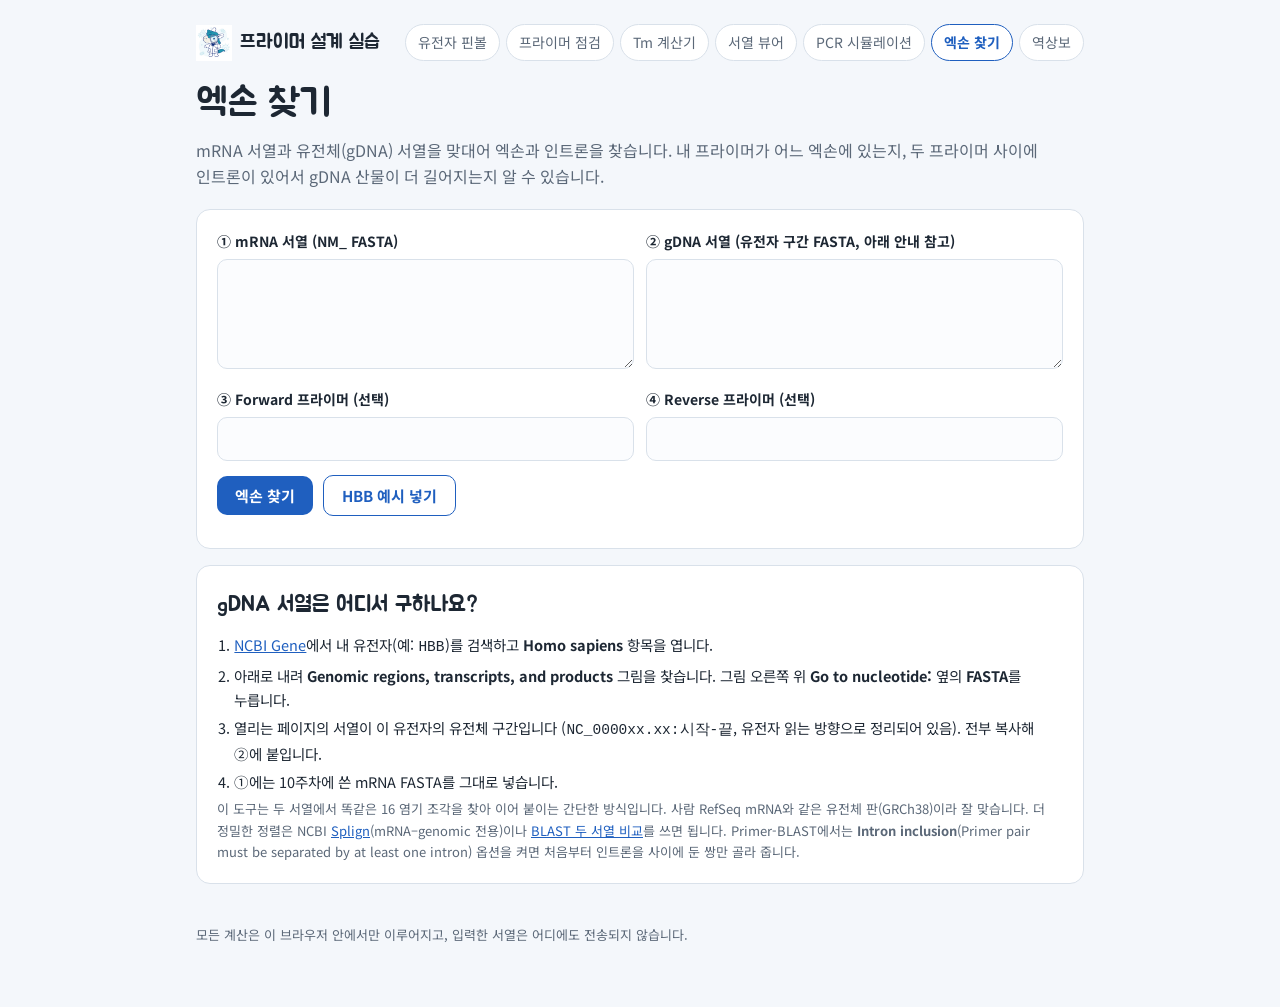
==== docs/align.html @ cd845963 "PCR 시뮬레이션·엑손 찾기 추가, qPCR 추가 고려사항과 gDNA 심화 활동 - docs/pcr.html: 결합 온도·3′ 이합체·머리핀·산물 길이를 반영한 가상 젤과 녹는점 " ====
<!doctype html>
<html lang="ko">
<head>
<meta charset="utf-8">
<meta name="viewport" content="width=device-width, initial-scale=1">
<base target="_blank">
<title>엑손 찾기</title>
<link rel="preconnect" href="https://fonts.googleapis.com">
<link rel="preconnect" href="https://fonts.gstatic.com" crossorigin>
<link rel="stylesheet" href="https://fonts.googleapis.com/css2?family=Jua&family=Noto+Sans+KR:wght@400;700&family=JetBrains+Mono:wght@400;700&display=swap">
<link rel="stylesheet" href="style.css">
<style>
.grid { display: grid; grid-template-columns: minmax(0, 1fr) minmax(0, 1fr); gap: 12px; margin-top: 12px; }
@media (max-width: 560px) { .grid { grid-template-columns: minmax(0, 1fr); } }
.sum { display: grid; grid-template-columns: repeat(auto-fit, minmax(180px, 1fr)); gap: 10px; }
.box { border: 1px solid var(--line); border-radius: 10px; padding: 12px 14px; background: #fbfcfe; }
.box .k { font-size: 12.5px; color: var(--ink-soft); }
.box .v { font: 700 18px/1.3 var(--font-mono); margin-top: 2px; }
.box .s { font-size: 13px; color: var(--ink-soft); }
table.t { border-collapse: collapse; width: 100%; font-size: 14.5px; margin-top: 10px; }
table.t td, table.t th { border-bottom: 1px solid var(--line); padding: 7px 10px; text-align: left; }
table.t th { background: #f6f8fb; font-size: 13px; color: var(--ink-soft); }
table.t td.m { font-family: var(--font-mono); font-size: 13.5px; white-space: nowrap; }
.map { display: flex; height: 26px; border-radius: 6px; overflow: hidden; border: 1px solid var(--line); margin-top: 12px; }
.map span { display: block; height: 100%; }
.map .ex { background: #1f5fbf; } .map .in { background: #e7ecf3; }
.res-list { display: grid; gap: 8px; margin-top: 12px; }
.msg.warn { background: #fdf3d8; color: #7a5a00; }
.legend { display: flex; flex-wrap: wrap; gap: 14px; font-size: 13px; margin: 10px 0; }
.legend i { display: inline-block; width: 16px; height: 12px; border-radius: 3px; vertical-align: -1px; margin-right: 4px; }
.seqbox { overflow-x: auto; border: 1px solid var(--line); border-radius: 10px; background: #fff; padding: 10px 12px; }
.seq { font: 13px/1.6 var(--font-mono); white-space: pre; margin: 0; }
.seq .ln { color: #9aa6b4; }
.e1 { background: #e6effb; } .e2 { background: #fff1b8; } .un { background: #f3f3f3; color: #9aa6b4; }
.jx { border-left: 2.5px solid var(--red); margin-left: -2.5px; }
.c-f { background: var(--blue); color: #fff; font-weight: 700; }
.c-r { background: var(--mint); color: #fff; font-weight: 700; }
.steps { margin: 0; padding-left: 1.2em; font-size: 14.5px; }
.steps li { margin: 4px 0; }
</style>
</head>
<body>
<div class="wrap">
  <div class="topbar">
    <a class="home" href="index.html"><img src="chacha.png" alt="">프라이머 설계 실습</a>
    <nav class="nav"><a href="pinball.html">유전자 핀볼</a><a href="check.html">프라이머 점검</a><a href="tm.html">Tm 계산기</a><a href="viewer.html">서열 뷰어</a><a href="pcr.html">PCR 시뮬레이션</a><a href="align.html" aria-current="page">엑손 찾기</a><a href="revcomp.html">역상보</a></nav>
  </div>

  <h1>엑손 찾기</h1>
  <p class="lead">mRNA 서열과 유전체(gDNA) 서열을 맞대어 엑손과 인트론을 찾습니다. 내 프라이머가 어느 엑손에 있는지, 두 프라이머 사이에 인트론이 있어서 gDNA 산물이 더 길어지는지 알 수 있습니다.</p>

  <section class="panel">
    <div class="grid" style="margin-top:0">
      <div><label class="field" for="m">① mRNA 서열 (NM_ FASTA)</label><textarea id="m" spellcheck="false" style="min-height:110px"></textarea></div>
      <div><label class="field" for="g">② gDNA 서열 (유전자 구간 FASTA, 아래 안내 참고)</label><textarea id="g" spellcheck="false" style="min-height:110px"></textarea></div>
      <div><label class="field" for="f">③ Forward 프라이머 (선택)</label><input type="text" id="f" spellcheck="false" autocomplete="off"></div>
      <div><label class="field" for="r">④ Reverse 프라이머 (선택)</label><input type="text" id="r" spellcheck="false" autocomplete="off"></div>
    </div>
    <div class="row" style="margin-top:14px"><button class="btn" id="go" type="button">엑손 찾기</button><button class="btn ghost" id="ex" type="button">HBB 예시 넣기</button></div>
    <div id="err" class="msg err" hidden></div>
    <div id="notes" class="res-list"></div>
  </section>

  <section class="panel" id="out" hidden>
    <h2>요약</h2>
    <div class="sum" id="sum"></div>
    <div class="map" id="map" title="gDNA 위 엑손(파랑)과 인트론(회색)"></div>
    <p class="hint">gDNA 전체를 한 줄로 놓았을 때 엑손(파랑)과 인트론(회색)의 위치와 길이 비율</p>

    <table class="t" id="tbl"></table>
    <div class="row" style="margin-top:8px"><button class="btn small" id="copyJ" type="button">mRNA 엑손 경계 복사</button><span class="hint" id="jtxt" style="margin:0"></span></div>

    <div id="pr"></div>

    <h2 style="margin-top:22px">mRNA 위의 엑손</h2>
    <div class="legend">
      <span><i class="e1"></i>홀수 엑손</span><span><i class="e2"></i>짝수 엑손</span><span><i style="border-left:2.5px solid var(--red); width:0; border-radius:0"></i> 엑손 경계</span><span><i class="c-f"></i>Forward</span><span><i class="c-r"></i>Reverse</span><span><i class="un"></i>gDNA에 못 맞춤</span>
    </div>
    <div class="seqbox"><pre class="seq" id="seq"></pre></div>
  </section>

  <section class="panel">
    <h2>gDNA 서열은 어디서 구하나요?</h2>
    <ol class="steps">
      <li><a href="https://www.ncbi.nlm.nih.gov/gene/">NCBI Gene</a>에서 내 유전자(예: <code>HBB</code>)를 검색하고 <b>Homo sapiens</b> 항목을 엽니다.</li>
      <li>아래로 내려 <b>Genomic regions, transcripts, and products</b> 그림을 찾습니다. 그림 오른쪽 위 <b>Go to nucleotide:</b> 옆의 <b>FASTA</b>를 누릅니다.</li>
      <li>열리는 페이지의 서열이 이 유전자의 유전체 구간입니다 (<code>NC_0000xx.xx:시작-끝</code>, 유전자 읽는 방향으로 정리되어 있음). 전부 복사해 ②에 붙입니다.</li>
      <li>①에는 10주차에 쓴 mRNA FASTA를 그대로 넣습니다.</li>
    </ol>
    <p class="hint">이 도구는 두 서열에서 똑같은 16 염기 조각을 찾아 이어 붙이는 간단한 방식입니다. 사람 RefSeq mRNA와 같은 유전체 판(GRCh38)이라 잘 맞습니다. 더 정밀한 정렬은 NCBI <a href="https://www.ncbi.nlm.nih.gov/sutils/splign/splign.cgi">Splign</a>(mRNA–genomic 전용)이나 <a href="https://blast.ncbi.nlm.nih.gov/Blast.cgi?PAGE_TYPE=BlastSearch&BLAST_SPEC=blast2seq">BLAST 두 서열 비교</a>를 쓰면 됩니다. Primer-BLAST에서는 <b>Intron inclusion</b>(Primer pair must be separated by at least one intron) 옵션을 켜면 처음부터 인트론을 사이에 둔 쌍만 골라 줍니다.</p>
  </section>

  <footer class="foot">모든 계산은 이 브라우저 안에서만 이루어지고, 입력한 서열은 어디에도 전송되지 않습니다.</footer>
</div>

<script src="dna.js"></script>
<script src="example-hbb.js"></script>
<script>
(function () {
  var $ = function (id) { return document.getElementById(id); };
  var K = 16, WIDTH = 60, state = null;
  function fail(msg) { $('err').innerHTML = msg; $('err').hidden = false; $('out').hidden = true; }
  function note(cls, html) { var d = document.createElement('div'); d.className = 'msg ' + cls; d.innerHTML = html; $('notes').appendChild(d); }
  function box(k, v, s) { return '<div class="box"><div class="k">' + k + '</div><div class="v">' + v + '</div>' + (s ? '<div class="s">' + s + '</div>' : '') + '</div>'; }
  function n(x) { return x.toLocaleString(); }

  // gDNA의 모든 K-mer 위치표
  function index(G) { var m = {}; for (var i = 0; i + K <= G.length; i++) { var w = G.substr(i, K); (m[w] || (m[w] = [])).push(i); } return m; }

  // mRNA를 왼쪽부터 훑으며 gDNA에서 같은 순서로 나오는 조각(엑손)을 찾는다
  function align(M, G) {
    var idx = index(G), blocks = [], gPrev = -1, mPrev = -1, i = 0;
    while (i + K <= M.length) {
      var cands = idx[M.substr(i, K)], g = -1;
      if (cands) for (var c = 0; c < cands.length; c++) if (cands[c] > gPrev) { g = cands[c]; break; }
      if (g < 0) { i++; continue; }
      var s = i, gs = g;
      while (s - 1 > mPrev && gs - 1 > gPrev && M[s - 1] === G[gs - 1]) { s--; gs--; }
      var len = K + (i - s);
      while (s + len < M.length && gs + len < G.length && M[s + len] === G[gs + len]) len++;
      blocks.push({ ms: s, me: s + len - 1, gs: gs, ge: gs + len - 1 });
      mPrev = s + len - 1; gPrev = gs + len - 1; i = s + len;
    }
    // 같은 대각선에서 염기 몇 개 차이로 끊긴 조각은 하나로 합친다
    var ex = [];
    blocks.forEach(function (b) {
      var p = ex[ex.length - 1];
      if (p && (b.gs - b.ms) === (p.gs - p.ms) && b.ms - p.me - 1 <= 12) { p.me = b.me; p.ge = b.ge; }
      else ex.push({ ms: b.ms, me: b.me, gs: b.gs, ge: b.ge });
    });
    ex = ex.filter(function (b) { return b.me - b.ms + 1 >= 18; });
    var covered = ex.reduce(function (a, b) { return a + (b.me - b.ms + 1); }, 0);
    return { exons: ex, cover: M.length ? covered / M.length : 0 };
  }

  function exonOf(ex, pos) { for (var i = 0; i < ex.length; i++) if (pos >= ex[i].ms && pos <= ex[i].me) return i; return -1; }

  function run() {
    $('notes').innerHTML = '';
    var M = DNA.clean($('m').value), G = DNA.clean($('g').value), f = DNA.clean($('f').value), r = DNA.clean($('r').value);
    var e = DNA.check(M); if (e) return fail('mRNA: ' + e);
    e = DNA.check(G); if (e) return fail('gDNA: ' + e);
    if (G.length < M.length) return fail('gDNA 서열(' + n(G.length) + ' bp)이 mRNA(' + n(M.length) + ' bp)보다 짧아요. 유전자 구간 전체를 가져왔는지 확인하세요.');
    if (G.length > 400000) return fail('gDNA 서열이 너무 길어요(40만 bp 초과). 유전자 구간만 가져오세요.');
    if (f) { e = DNA.check(f); if (e) return fail('Forward: ' + e); }
    if (r) { e = DNA.check(r); if (e) return fail('Reverse: ' + e); }
    $('err').hidden = true;

    var A = align(M, G), flipped = false;
    if (A.cover < 0.5) { var B = align(M, DNA.rc(G)); if (B.cover > A.cover) { A = B; G = DNA.rc(G); flipped = true; } }
    if (flipped) note('info', 'gDNA가 반대 방향이어서 역상보로 뒤집어 맞췄어요. 아래 gDNA 위치는 뒤집은 서열 기준입니다.');
    var ex = A.exons;
    if (!ex.length) return fail('mRNA와 gDNA에서 같은 조각을 찾지 못했어요. 같은 유전자의 서열인지 확인하세요.');
    if (A.cover < 0.9) note('warn', 'mRNA의 ' + Math.round((1 - A.cover) * 100) + '%는 gDNA에 맞추지 못했어요. gDNA 구간이 유전자 전체를 덮지 않거나(앞뒤 UTR까지), 다른 transcript variant일 수 있습니다.');

    var introns = [];
    for (var i = 1; i < ex.length; i++) introns.push(ex[i].gs - ex[i - 1].ge - 1);
    var intronSum = introns.reduce(function (a, b) { return a + b; }, 0);

    // 요약
    $('sum').innerHTML = box('엑손', ex.length + '개', '인트론 ' + introns.length + '개, 합 ' + n(intronSum) + ' bp') +
      box('mRNA', n(M.length) + ' bp', 'gDNA에 맞춘 비율 ' + Math.round(A.cover * 100) + '%') +
      box('gDNA', n(G.length) + ' bp', '엑손 ' + n(ex[0].gs + 1) + '–' + n(ex[ex.length - 1].ge + 1));

    // gDNA 위 지도
    var map = '';
    function seg(cls, len, title) { if (len > 0) map += '<span class="' + cls + '" style="width:' + (len / G.length * 100) + '%" title="' + title + '"></span>'; }
    seg('in', ex[0].gs, '앞쪽 ' + n(ex[0].gs) + ' bp');
    ex.forEach(function (b, k) { seg('ex', b.ge - b.gs + 1, '엑손 ' + (k + 1) + ': ' + n(b.ge - b.gs + 1) + ' bp'); if (k < introns.length) seg('in', introns[k], '인트론 ' + (k + 1) + ': ' + n(introns[k]) + ' bp'); });
    seg('in', G.length - 1 - ex[ex.length - 1].ge, '뒤쪽');
    $('map').innerHTML = map;

    // 표
    var t = '<tr><th>엑손</th><th>mRNA 위치</th><th>gDNA 위치</th><th>길이</th><th>다음 인트론</th></tr>';
    ex.forEach(function (b, k) {
      t += '<tr><td><b>' + (k + 1) + '</b></td><td class="m">' + n(b.ms + 1) + '–' + n(b.me + 1) + '</td><td class="m">' + n(b.gs + 1) + '–' + n(b.ge + 1) + '</td><td class="m">' + n(b.me - b.ms + 1) + ' bp</td><td class="m">' + (k < introns.length ? n(introns[k]) + ' bp' : '—') + '</td></tr>';
    });
    $('tbl').innerHTML = t;
    var jx = ex.slice(0, -1).map(function (b) { return b.me + 1; });
    $('jtxt').textContent = jx.length ? '경계(앞 엑손의 마지막 염기): ' + jx.join(', ') : '엑손이 하나뿐이에요';
    $('copyJ').onclick = function () { var b = this; try { navigator.clipboard.writeText(jx.join(', ')).then(function () { b.textContent = '복사됨'; }); } catch (x) {} };

    // 프라이머
    var fa = f ? M.indexOf(f) : -1, ra = r ? M.indexOf(DNA.rc(r)) : -1;
    state = { M: M, ex: ex, fa: fa, fb: fa >= 0 ? fa + f.length - 1 : -1, ra: ra, rb: ra >= 0 ? ra + r.length - 1 : -1 };
    var ph = '';
    if (f || r) {
      ph += '<h2 style="margin-top:22px">내 프라이머는 어디에?</h2><div class="res-list">';
      function where(name, a, b, found) {
        if (!found) return '<div class="msg err">' + name + '를 mRNA에서 찾지 못했어요. ' + (name === 'Reverse' ? '역상보가 mRNA에 있어야 합니다.' : '') + '</div>';
        var e1 = exonOf(ex, a), e2 = exonOf(ex, b);
        if (e1 < 0 || e2 < 0) return '<div class="msg warn">' + name + ' (mRNA ' + n(a + 1) + '–' + n(b + 1) + '): gDNA에 맞추지 못한 구간에 있어요.</div>';
        if (e1 !== e2) return '<div class="msg ok">' + name + ' (mRNA ' + n(a + 1) + '–' + n(b + 1) + '): <b>엑손 ' + (e1 + 1) + '과 ' + (e2 + 1) + '의 경계에 걸침</b> (exon-exon junction). gDNA에는 이 서열이 연속으로 없어서 붙지 못합니다.</div>';
        return '<div class="msg info">' + name + ' (mRNA ' + n(a + 1) + '–' + n(b + 1) + '): 엑손 ' + (e1 + 1) + ' 안</div>';
      }
      if (f) ph += where('Forward', fa, state.fb, fa >= 0);
      if (r) ph += where('Reverse', ra, state.rb, ra >= 0);
      if (fa >= 0 && ra >= 0 && state.rb > fa) {
        var cSize = state.rb - fa + 1, eF = exonOf(ex, state.fb), eR = exonOf(ex, ra);
        var spans = exonOf(ex, fa) !== eF || exonOf(ex, state.rb) !== eR;
        // gDNA에서 직접 찾아 실제 크기 확인
        var gf = G.indexOf(f), gr = G.indexOf(DNA.rc(r)), gSize = gf >= 0 && gr >= 0 && gr + r.length - 1 > gf ? gr + r.length - gf : 0;
        var between = eF >= 0 && eR > eF ? introns.slice(eF, eR).reduce(function (a, b) { return a + b; }, 0) : 0;
        var line = 'cDNA 산물 <b>' + n(cSize) + ' bp</b>';
        if (spans || !gSize) line += ' · gDNA 산물 <b>없음</b>' + (spans ? ' (프라이머가 엑손 경계에 걸침)' : ' (gDNA에 두 프라이머가 마주 보며 붙는 자리가 없음)');
        else line += ' · gDNA 산물 <b>' + n(gSize) + ' bp</b>' + (between ? ' (사이에 인트론 ' + (eR - eF) + '개, ' + n(between) + ' bp)' : ' (두 프라이머가 같은 엑손)');
        ph += '<div class="msg ' + (spans || !gSize || gSize !== cSize ? 'ok' : 'warn') + '">' + line + '</div>';
        if (spans || !gSize) ph += '<div class="msg ok">gDNA가 섞여도 산물이 생기지 않아요. 가장 확실한 설계입니다.</div>';
        else if (gSize > 3000) ph += '<div class="msg ok">gDNA 산물이 ' + n(gSize) + ' bp로 너무 길어 2단계 qPCR(60 °C 1분)에서는 거의 만들어지지 않아요. 사실상 구분됩니다.</div>';
        else if (gSize !== cSize) ph += '<div class="msg ok">gDNA가 섞이면 ' + n(gSize) + ' bp 밴드가 따로 나와요. 젤과 녹는점 곡선에서 구분할 수 있습니다. <a href="pcr.html">PCR 시뮬레이션</a>에 두 서열을 넣어 확인해 보세요.</div>';
        else ph += '<div class="msg warn">두 프라이머가 같은 엑손에 있어서 gDNA 산물도 ' + n(cSize) + ' bp예요. 유전체 DNA가 섞이면 구분할 수 없습니다. 서로 다른 엑손에 있는 쌍, 또는 하나가 경계에 걸치는 쌍으로 바꿔 보세요.</div>';
      }
      ph += '</div>';
    }
    $('pr').innerHTML = ph;

    draw();
    $('out').hidden = false;
  }

  function draw() {
    var s = state, M = s.M, ex = s.ex, pad = String(M.length).length, out = [];
    var cls = new Array(M.length), jx = {};
    for (var i = 0; i < M.length; i++) cls[i] = 'un';
    ex.forEach(function (b, k) { for (var i = b.ms; i <= b.me; i++) cls[i] = k % 2 ? 'e2' : 'e1'; if (k > 0) jx[b.ms] = true; });
    for (var a = 0; a < M.length; a += WIDTH) {
      var b = Math.min(a + WIDTH, M.length), html = '', cur = null, buf = '';
      for (var i = a; i < b; i++) {
        var c = cls[i];
        if (i >= s.fa && i <= s.fb && s.fa >= 0) c = 'c-f';
        if (i >= s.ra && i <= s.rb && s.ra >= 0) c = 'c-r';
        var key = c + (jx[i] ? ' jx' : '');
        if (key !== cur || jx[i]) { if (buf) html += '<span class="' + cur + '">' + buf + '</span>'; cur = key; buf = ''; }
        buf += M[i] + ((i - a) % 10 === 9 && i < b - 1 ? ' ' : '');
        if (jx[i]) { html += '<span class="' + cur + '">' + buf + '</span>'; buf = ''; cur = c; }
      }
      if (buf) html += '<span class="' + cur + '">' + buf + '</span>';
      out.push('<span class="ln">' + String(a + 1).padStart(pad) + '  </span>' + html);
    }
    $('seq').innerHTML = out.join('\n');
  }

  $('go').addEventListener('click', run);
  $('ex').addEventListener('click', function () {
    if (!window.EXAMPLE_HBB) return;
    $('m').value = EXAMPLE_HBB.mrna; $('g').value = EXAMPLE_HBB.gdna; $('f').value = EXAMPLE_HBB.f; $('r').value = EXAMPLE_HBB.r;
    run();
  });
})();
</script>
</body>
</html>
---- docs/style.css ----
/* 프라이머 설계 실습 웹 도구 공통 스타일 */
:root {
  --bg: #f4f7fb;
  --panel: #ffffff;
  --ink: #1d2733;
  --ink-soft: #5b6878;
  --line: #d9e1ea;
  --blue: #1f5fbf;
  --blue-soft: #e6effb;
  --mint: #2f9e7a;
  --mint-soft: #e3f4ee;
  --red: #c8423b;
  --red-soft: #fbe9e7;
  --yellow: #f6c445;
  --font-cute: "Jua", "Noto Sans KR", "Malgun Gothic", sans-serif;
  --font-body: "Noto Sans KR", "Malgun Gothic", "Apple SD Gothic Neo", sans-serif;
  --font-mono: "JetBrains Mono", Consolas, "D2Coding", monospace;
}
* { box-sizing: border-box; }
html { -webkit-text-size-adjust: 100%; }
body {
  margin: 0;
  background: var(--bg);
  color: var(--ink);
  font-family: var(--font-body);
  font-size: 16px;
  line-height: 1.65;
  word-break: keep-all;
  overflow-wrap: anywhere;
}
a { color: var(--blue); }
:focus-visible { outline: 3px solid var(--yellow); outline-offset: 2px; }

.wrap { max-width: 920px; margin: 0 auto; padding: 24px max(16px, env(safe-area-inset-right, 0px)) 64px max(16px, env(safe-area-inset-left, 0px)); }
.topbar { display: flex; align-items: center; justify-content: space-between; gap: 12px; flex-wrap: wrap; margin-bottom: 20px; }
.home { font-family: var(--font-cute); font-size: 20px; color: var(--ink); text-decoration: none; display: inline-flex; align-items: center; gap: 8px; }
.home img { width: 36px; height: 36px; }
.nav { display: flex; gap: 6px; flex-wrap: wrap; }
.nav a { font-size: 14px; text-decoration: none; color: var(--ink-soft); padding: 6px 12px; border-radius: 999px; border: 1px solid var(--line); background: var(--panel); }
.nav a[aria-current="page"] { color: var(--blue); border-color: var(--blue); font-weight: 700; }

h1 { font-family: var(--font-cute); font-weight: 400; font-size: clamp(28px, 5vw, 38px); line-height: 1.25; margin: 0 0 8px; }
h2 { font-family: var(--font-cute); font-weight: 400; font-size: 22px; margin: 0 0 10px; }
.lead { color: var(--ink-soft); margin: 0 0 20px; }

.panel { background: var(--panel); border: 1px solid var(--line); border-radius: 14px; padding: 20px; }
.panel + .panel { margin-top: 16px; }
label.field { display: block; font-weight: 700; font-size: 14px; margin-bottom: 6px; }
.hint { font-size: 13px; color: var(--ink-soft); margin: 4px 0 0; }
input[type="text"], textarea {
  width: 100%;
  font: 15px/1.5 var(--font-mono);
  color: var(--ink);
  background: #fbfcfe;
  border: 1.5px solid var(--line);
  border-radius: 10px;
  padding: 10px 12px;
}
input[type="text"]:focus, textarea:focus { border-color: var(--blue); outline: none; }
textarea { resize: vertical; min-height: 96px; }

.btn {
  font: 700 15px/1 var(--font-body);
  border: 0;
  border-radius: 10px;
  padding: 12px 18px;
  cursor: pointer;
  background: var(--blue);
  color: #fff;
  display: inline-flex;
  align-items: center;
  gap: 6px;
  text-decoration: none;
}
.btn:hover { filter: brightness(1.08); }
.btn:disabled { opacity: .5; cursor: default; filter: none; }
.btn.ghost { background: var(--panel); color: var(--blue); border: 1.5px solid var(--blue); }
.btn.small { padding: 7px 11px; font-size: 13px; }
.row { display: flex; gap: 10px; flex-wrap: wrap; align-items: center; }

.msg { border-radius: 10px; padding: 10px 14px; font-size: 14.5px; margin-top: 12px; }
.msg.err { background: var(--red-soft); color: var(--red); }
.msg.ok { background: var(--mint-soft); color: #1d6b52; }
.msg.info { background: var(--blue-soft); color: #174a94; }

.mono { font-family: var(--font-mono); }
footer.foot { margin-top: 40px; font-size: 13px; color: var(--ink-soft); }
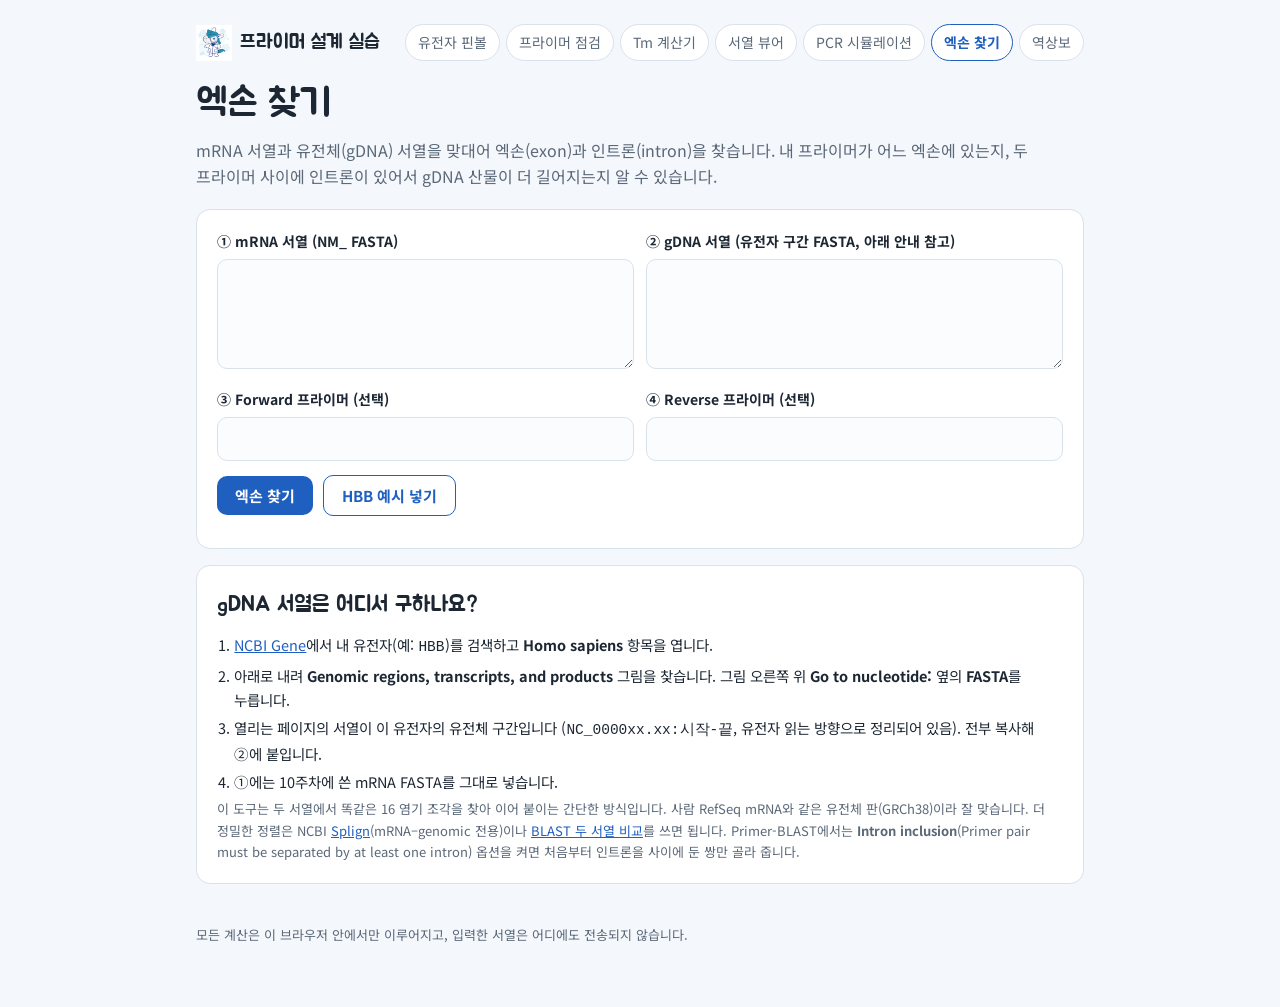
==== commit 452ff4fe: "﻿용어와 문체 정리: 녹는점→Tm/melt curve, exon·intron 병기, 기록지 간소화 - 녹는점/녹는 온도 표현을 Tm, melt curve로 통일 (README, 도" ====
--- a/docs/align.html
+++ b/docs/align.html
@@ -47,7 +47,7 @@
   </div>
 
   <h1>엑손 찾기</h1>
-  <p class="lead">mRNA 서열과 유전체(gDNA) 서열을 맞대어 엑손과 인트론을 찾습니다. 내 프라이머가 어느 엑손에 있는지, 두 프라이머 사이에 인트론이 있어서 gDNA 산물이 더 길어지는지 알 수 있습니다.</p>
+  <p class="lead">mRNA 서열과 유전체(gDNA) 서열을 맞대어 엑손(exon)과 인트론(intron)을 찾습니다. 내 프라이머가 어느 엑손에 있는지, 두 프라이머 사이에 인트론이 있어서 gDNA 산물이 더 길어지는지 알 수 있습니다.</p>
 
   <section class="panel">
     <div class="grid" style="margin-top:0">
@@ -207,7 +207,7 @@
         ph += '<div class="msg ' + (spans || !gSize || gSize !== cSize ? 'ok' : 'warn') + '">' + line + '</div>';
         if (spans || !gSize) ph += '<div class="msg ok">gDNA가 섞여도 산물이 생기지 않아요. 가장 확실한 설계입니다.</div>';
         else if (gSize > 3000) ph += '<div class="msg ok">gDNA 산물이 ' + n(gSize) + ' bp로 너무 길어 2단계 qPCR(60 °C 1분)에서는 거의 만들어지지 않아요. 사실상 구분됩니다.</div>';
-        else if (gSize !== cSize) ph += '<div class="msg ok">gDNA가 섞이면 ' + n(gSize) + ' bp 밴드가 따로 나와요. 젤과 녹는점 곡선에서 구분할 수 있습니다. <a href="pcr.html">PCR 시뮬레이션</a>에 두 서열을 넣어 확인해 보세요.</div>';
+        else if (gSize !== cSize) ph += '<div class="msg ok">gDNA가 섞이면 ' + n(gSize) + ' bp 밴드가 따로 나와요. 젤과 melt curve에서 구분할 수 있습니다. <a href="pcr.html">PCR 시뮬레이션</a>에 두 서열을 넣어 확인해 보세요.</div>';
         else ph += '<div class="msg warn">두 프라이머가 같은 엑손에 있어서 gDNA 산물도 ' + n(cSize) + ' bp예요. 유전체 DNA가 섞이면 구분할 수 없습니다. 서로 다른 엑손에 있는 쌍, 또는 하나가 경계에 걸치는 쌍으로 바꿔 보세요.</div>';
       }
       ph += '</div>';
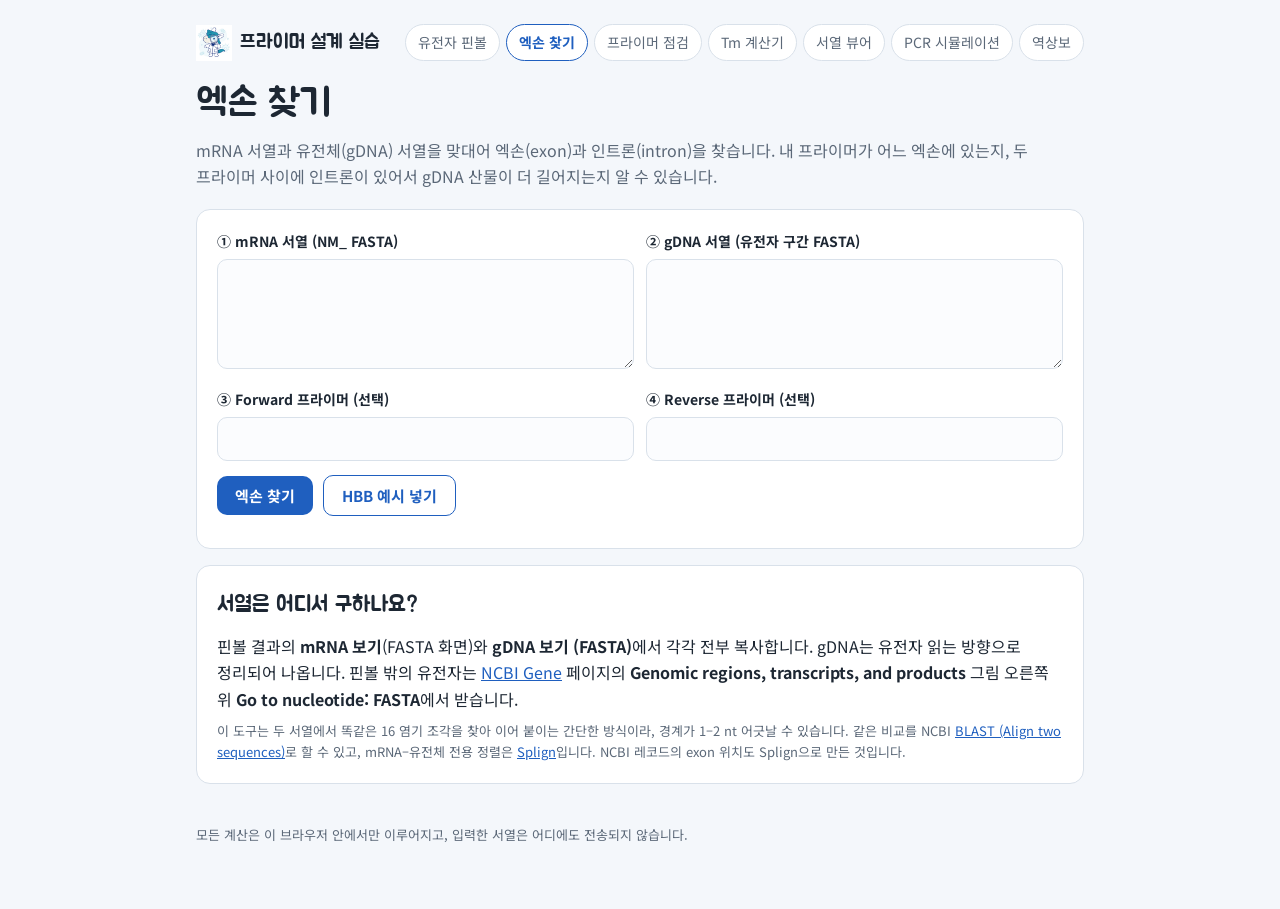
==== commit c854fce1: "심화를 본 실습에 합침: 핀볼에 gDNA 링크, BLAST로 mRNA·gDNA 맞대기, Exon junction span - 핀볼 결과 카드에 mRNA 링크와 유전자 방향 gDNA" ====
--- a/docs/align.html
+++ b/docs/align.html
@@ -3,7 +3,7 @@
 <head>
 <meta charset="utf-8">
 <meta name="viewport" content="width=device-width, initial-scale=1">
-<base target="_blank">
+<script>document.addEventListener('click',function(e){var a=e.target.closest&&e.target.closest('a[href]');if(a&&a.host&&a.host!==location.host){a.target='_blank';a.rel='noopener';}});</script>
 <title>엑손 찾기</title>
 <link rel="preconnect" href="https://fonts.googleapis.com">
 <link rel="preconnect" href="https://fonts.gstatic.com" crossorigin>
@@ -43,7 +43,7 @@
 <div class="wrap">
   <div class="topbar">
     <a class="home" href="index.html"><img src="chacha.png" alt="">프라이머 설계 실습</a>
-    <nav class="nav"><a href="pinball.html">유전자 핀볼</a><a href="check.html">프라이머 점검</a><a href="tm.html">Tm 계산기</a><a href="viewer.html">서열 뷰어</a><a href="pcr.html">PCR 시뮬레이션</a><a href="align.html" aria-current="page">엑손 찾기</a><a href="revcomp.html">역상보</a></nav>
+    <nav class="nav"><a href="pinball.html">유전자 핀볼</a><a href="align.html" aria-current="page">엑손 찾기</a><a href="check.html">프라이머 점검</a><a href="tm.html">Tm 계산기</a><a href="viewer.html">서열 뷰어</a><a href="pcr.html">PCR 시뮬레이션</a><a href="revcomp.html">역상보</a></nav>
   </div>
 
   <h1>엑손 찾기</h1>
@@ -52,7 +52,7 @@
   <section class="panel">
     <div class="grid" style="margin-top:0">
       <div><label class="field" for="m">① mRNA 서열 (NM_ FASTA)</label><textarea id="m" spellcheck="false" style="min-height:110px"></textarea></div>
-      <div><label class="field" for="g">② gDNA 서열 (유전자 구간 FASTA, 아래 안내 참고)</label><textarea id="g" spellcheck="false" style="min-height:110px"></textarea></div>
+      <div><label class="field" for="g">② gDNA 서열 (유전자 구간 FASTA)</label><textarea id="g" spellcheck="false" style="min-height:110px"></textarea></div>
       <div><label class="field" for="f">③ Forward 프라이머 (선택)</label><input type="text" id="f" spellcheck="false" autocomplete="off"></div>
       <div><label class="field" for="r">④ Reverse 프라이머 (선택)</label><input type="text" id="r" spellcheck="false" autocomplete="off"></div>
     </div>
@@ -80,14 +80,9 @@
   </section>
 
   <section class="panel">
-    <h2>gDNA 서열은 어디서 구하나요?</h2>
-    <ol class="steps">
-      <li><a href="https://www.ncbi.nlm.nih.gov/gene/">NCBI Gene</a>에서 내 유전자(예: <code>HBB</code>)를 검색하고 <b>Homo sapiens</b> 항목을 엽니다.</li>
-      <li>아래로 내려 <b>Genomic regions, transcripts, and products</b> 그림을 찾습니다. 그림 오른쪽 위 <b>Go to nucleotide:</b> 옆의 <b>FASTA</b>를 누릅니다.</li>
-      <li>열리는 페이지의 서열이 이 유전자의 유전체 구간입니다 (<code>NC_0000xx.xx:시작-끝</code>, 유전자 읽는 방향으로 정리되어 있음). 전부 복사해 ②에 붙입니다.</li>
-      <li>①에는 10주차에 쓴 mRNA FASTA를 그대로 넣습니다.</li>
-    </ol>
-    <p class="hint">이 도구는 두 서열에서 똑같은 16 염기 조각을 찾아 이어 붙이는 간단한 방식입니다. 사람 RefSeq mRNA와 같은 유전체 판(GRCh38)이라 잘 맞습니다. 더 정밀한 정렬은 NCBI <a href="https://www.ncbi.nlm.nih.gov/sutils/splign/splign.cgi">Splign</a>(mRNA–genomic 전용)이나 <a href="https://blast.ncbi.nlm.nih.gov/Blast.cgi?PAGE_TYPE=BlastSearch&BLAST_SPEC=blast2seq">BLAST 두 서열 비교</a>를 쓰면 됩니다. Primer-BLAST에서는 <b>Intron inclusion</b>(Primer pair must be separated by at least one intron) 옵션을 켜면 처음부터 인트론을 사이에 둔 쌍만 골라 줍니다.</p>
+    <h2>서열은 어디서 구하나요?</h2>
+    <p style="margin:0 0 8px">핀볼 결과의 <b>mRNA 보기</b>(FASTA 화면)와 <b>gDNA 보기 (FASTA)</b>에서 각각 전부 복사합니다. gDNA는 유전자 읽는 방향으로 정리되어 나옵니다. 핀볼 밖의 유전자는 <a href="https://www.ncbi.nlm.nih.gov/gene/">NCBI Gene</a> 페이지의 <b>Genomic regions, transcripts, and products</b> 그림 오른쪽 위 <b>Go to nucleotide: FASTA</b>에서 받습니다.</p>
+    <p class="hint">이 도구는 두 서열에서 똑같은 16 염기 조각을 찾아 이어 붙이는 간단한 방식이라, 경계가 1–2 nt 어긋날 수 있습니다. 같은 비교를 NCBI <a href="https://blast.ncbi.nlm.nih.gov/Blast.cgi?PAGE_TYPE=BlastSearch&PROGRAM=blastn&BLAST_SPEC=blast2seq&LINK_LOC=align2seq">BLAST (Align two sequences)</a>로 할 수 있고, mRNA–유전체 전용 정렬은 <a href="https://www.ncbi.nlm.nih.gov/sutils/splign/splign.cgi">Splign</a>입니다. NCBI 레코드의 exon 위치도 Splign으로 만든 것입니다.</p>
   </section>
 
   <footer class="foot">모든 계산은 이 브라우저 안에서만 이루어지고, 입력한 서열은 어디에도 전송되지 않습니다.</footer>
@@ -207,7 +202,7 @@
         ph += '<div class="msg ' + (spans || !gSize || gSize !== cSize ? 'ok' : 'warn') + '">' + line + '</div>';
         if (spans || !gSize) ph += '<div class="msg ok">gDNA가 섞여도 산물이 생기지 않아요. 가장 확실한 설계입니다.</div>';
         else if (gSize > 3000) ph += '<div class="msg ok">gDNA 산물이 ' + n(gSize) + ' bp로 너무 길어 2단계 qPCR(60 °C 1분)에서는 거의 만들어지지 않아요. 사실상 구분됩니다.</div>';
-        else if (gSize !== cSize) ph += '<div class="msg ok">gDNA가 섞이면 ' + n(gSize) + ' bp 밴드가 따로 나와요. 젤과 melt curve에서 구분할 수 있습니다. <a href="pcr.html">PCR 시뮬레이션</a>에 두 서열을 넣어 확인해 보세요.</div>';
+        else if (gSize !== cSize) ph += '<div class="msg ok">gDNA가 섞이면 ' + n(gSize) + ' bp 밴드가 따로 나와요. 젤과 Tm 곡선에서 구분할 수 있습니다. <a href="pcr.html">PCR 시뮬레이션</a>에 두 서열을 넣어 확인해 보세요.</div>';
         else ph += '<div class="msg warn">두 프라이머가 같은 엑손에 있어서 gDNA 산물도 ' + n(cSize) + ' bp예요. 유전체 DNA가 섞이면 구분할 수 없습니다. 서로 다른 엑손에 있는 쌍, 또는 하나가 경계에 걸치는 쌍으로 바꿔 보세요.</div>';
       }
       ph += '</div>';
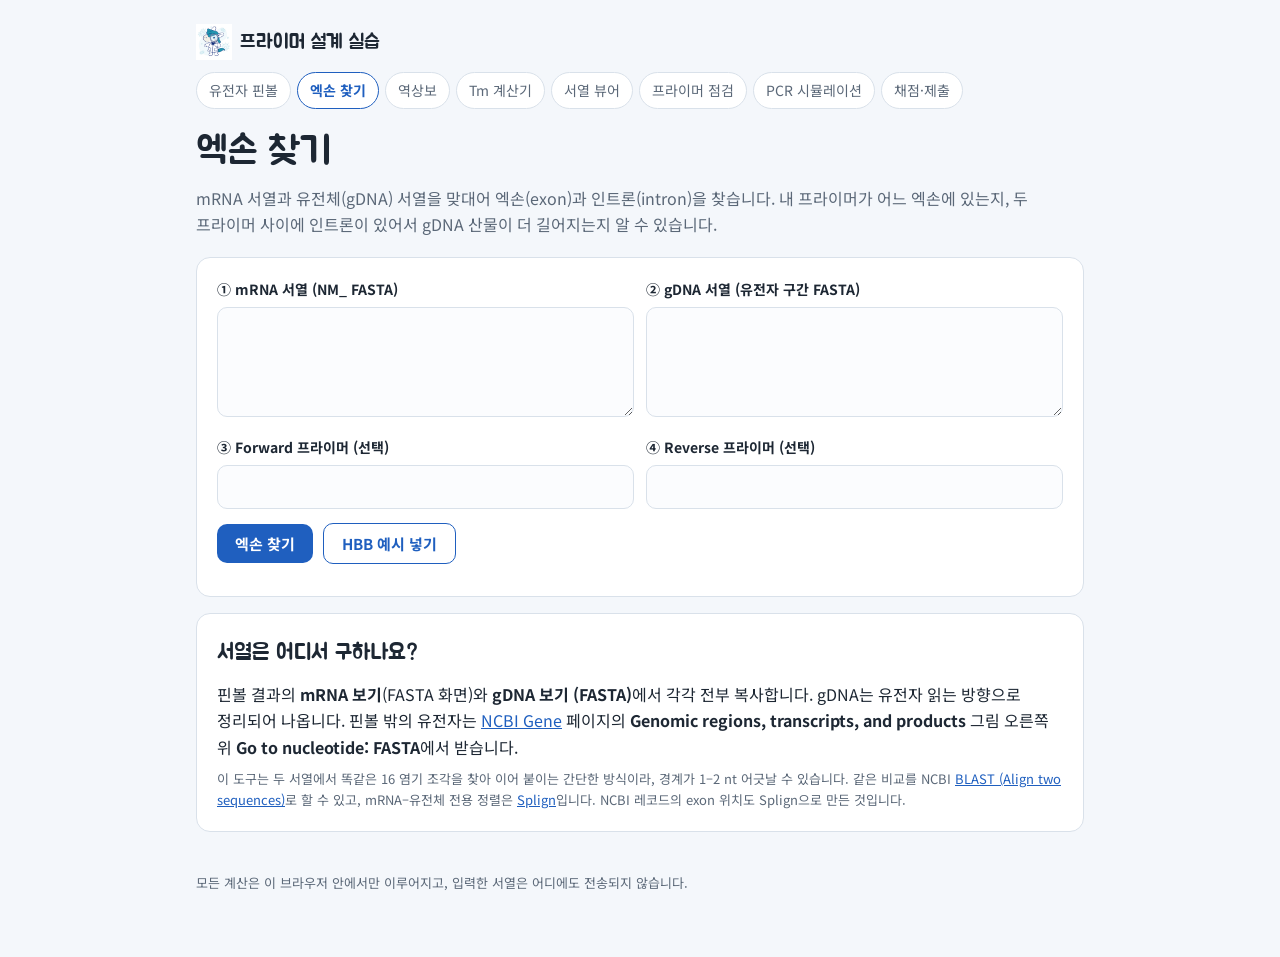
==== commit ccfa7d59: "프라이머를 손으로 설계하는 순서로 개편, PCR 시뮬레이션 새로 작성, 채점·제출 페이지 추가 - 순서: 핀볼 → 엑손 찾기 → 설계(역상보, Tm, 서열 뷰어) → 점검 → PC" ====
--- a/docs/align.html
+++ b/docs/align.html
@@ -43,7 +43,7 @@
 <div class="wrap">
   <div class="topbar">
     <a class="home" href="index.html"><img src="chacha.png" alt="">프라이머 설계 실습</a>
-    <nav class="nav"><a href="pinball.html">유전자 핀볼</a><a href="align.html" aria-current="page">엑손 찾기</a><a href="check.html">프라이머 점검</a><a href="tm.html">Tm 계산기</a><a href="viewer.html">서열 뷰어</a><a href="pcr.html">PCR 시뮬레이션</a><a href="revcomp.html">역상보</a></nav>
+    <nav class="nav"><a href="pinball.html">유전자 핀볼</a><a href="align.html" aria-current="page">엑손 찾기</a><a href="revcomp.html">역상보</a><a href="tm.html">Tm 계산기</a><a href="viewer.html">서열 뷰어</a><a href="check.html">프라이머 점검</a><a href="pcr.html">PCR 시뮬레이션</a><a href="score.html">채점·제출</a></nav>
   </div>
 
   <h1>엑손 찾기</h1>
@@ -70,6 +70,10 @@
     <table class="t" id="tbl"></table>
     <div class="row" style="margin-top:8px"><button class="btn small" id="copyJ" type="button">mRNA 엑손 경계 복사</button><span class="hint" id="jtxt" style="margin:0"></span></div>
 
+    <h2 style="margin-top:22px">경계 주변 서열</h2>
+    <div style="overflow-x:auto"><table class="t" id="jctx"></table></div>
+    <p class="hint">mRNA 윗가닥(5′→3′) 서열입니다. | 가 엑손 경계입니다. 경계에 걸치는 Forward는 이 서열을 그대로, Reverse는 역상보로 바꿔 씁니다.</p>
+
     <div id="pr"></div>
 
     <h2 style="margin-top:22px">mRNA 위의 엑손</h2>
@@ -93,42 +97,13 @@
 <script>
 (function () {
   var $ = function (id) { return document.getElementById(id); };
-  var K = 16, WIDTH = 60, state = null;
+  var WIDTH = 60, state = null;
   function fail(msg) { $('err').innerHTML = msg; $('err').hidden = false; $('out').hidden = true; }
   function note(cls, html) { var d = document.createElement('div'); d.className = 'msg ' + cls; d.innerHTML = html; $('notes').appendChild(d); }
   function box(k, v, s) { return '<div class="box"><div class="k">' + k + '</div><div class="v">' + v + '</div>' + (s ? '<div class="s">' + s + '</div>' : '') + '</div>'; }
   function n(x) { return x.toLocaleString(); }
 
-  // gDNA의 모든 K-mer 위치표
-  function index(G) { var m = {}; for (var i = 0; i + K <= G.length; i++) { var w = G.substr(i, K); (m[w] || (m[w] = [])).push(i); } return m; }
-
-  // mRNA를 왼쪽부터 훑으며 gDNA에서 같은 순서로 나오는 조각(엑손)을 찾는다
-  function align(M, G) {
-    var idx = index(G), blocks = [], gPrev = -1, mPrev = -1, i = 0;
-    while (i + K <= M.length) {
-      var cands = idx[M.substr(i, K)], g = -1;
-      if (cands) for (var c = 0; c < cands.length; c++) if (cands[c] > gPrev) { g = cands[c]; break; }
-      if (g < 0) { i++; continue; }
-      var s = i, gs = g;
-      while (s - 1 > mPrev && gs - 1 > gPrev && M[s - 1] === G[gs - 1]) { s--; gs--; }
-      var len = K + (i - s);
-      while (s + len < M.length && gs + len < G.length && M[s + len] === G[gs + len]) len++;
-      blocks.push({ ms: s, me: s + len - 1, gs: gs, ge: gs + len - 1 });
-      mPrev = s + len - 1; gPrev = gs + len - 1; i = s + len;
-    }
-    // 같은 대각선에서 염기 몇 개 차이로 끊긴 조각은 하나로 합친다
-    var ex = [];
-    blocks.forEach(function (b) {
-      var p = ex[ex.length - 1];
-      if (p && (b.gs - b.ms) === (p.gs - p.ms) && b.ms - p.me - 1 <= 12) { p.me = b.me; p.ge = b.ge; }
-      else ex.push({ ms: b.ms, me: b.me, gs: b.gs, ge: b.ge });
-    });
-    ex = ex.filter(function (b) { return b.me - b.ms + 1 >= 18; });
-    var covered = ex.reduce(function (a, b) { return a + (b.me - b.ms + 1); }, 0);
-    return { exons: ex, cover: M.length ? covered / M.length : 0 };
-  }
-
-  function exonOf(ex, pos) { for (var i = 0; i < ex.length; i++) if (pos >= ex[i].ms && pos <= ex[i].me) return i; return -1; }
+  var exonOf = DNA.exonOf;
 
   function run() {
     $('notes').innerHTML = '';
@@ -141,8 +116,8 @@
     if (r) { e = DNA.check(r); if (e) return fail('Reverse: ' + e); }
     $('err').hidden = true;
 
-    var A = align(M, G), flipped = false;
-    if (A.cover < 0.5) { var B = align(M, DNA.rc(G)); if (B.cover > A.cover) { A = B; G = DNA.rc(G); flipped = true; } }
+    var A = DNA.exonAlign(M, G), flipped = A.flipped;
+    G = A.G;
     if (flipped) note('info', 'gDNA가 반대 방향이어서 역상보로 뒤집어 맞췄어요. 아래 gDNA 위치는 뒤집은 서열 기준입니다.');
     var ex = A.exons;
     if (!ex.length) return fail('mRNA와 gDNA에서 같은 조각을 찾지 못했어요. 같은 유전자의 서열인지 확인하세요.');
@@ -173,6 +148,12 @@
     $('tbl').innerHTML = t;
     var jx = ex.slice(0, -1).map(function (b) { return b.me + 1; });
     $('jtxt').textContent = jx.length ? '경계(앞 엑손의 마지막 염기): ' + jx.join(', ') : '엑손이 하나뿐이에요';
+    var jc = '<tr><th>경계</th><th>mRNA 위치</th><th>앞 엑손 끝 25 nt | 뒤 엑손 시작 25 nt</th></tr>';
+    ex.slice(0, -1).forEach(function (b, k) {
+      var p = b.me + 1, L = M.substring(Math.max(0, p - 25), p), Rr = M.substring(p, p + 25);
+      jc += '<tr><td>엑손 ' + (k + 1) + ' | ' + (k + 2) + '</td><td class="m">' + n(p) + ' | ' + n(p + 1) + '</td><td class="m"><span class="' + (k % 2 ? 'e2' : 'e1') + '">' + L + '</span><b style="color:var(--red)">|</b><span class="' + (k % 2 ? 'e1' : 'e2') + '">' + Rr + '</span><br><span class="hint">' + n(Math.max(1, p - 24)) + '–' + n(p) + ' | ' + n(p + 1) + '–' + n(Math.min(M.length, p + 25)) + '</span></td></tr>';
+    });
+    $('jctx').innerHTML = ex.length > 1 ? jc : '<tr><td>엑손이 하나뿐이라 경계가 없습니다.</td></tr>';
     $('copyJ').onclick = function () { var b = this; try { navigator.clipboard.writeText(jx.join(', ')).then(function () { b.textContent = '복사됨'; }); } catch (x) {} };
 
     // 프라이머
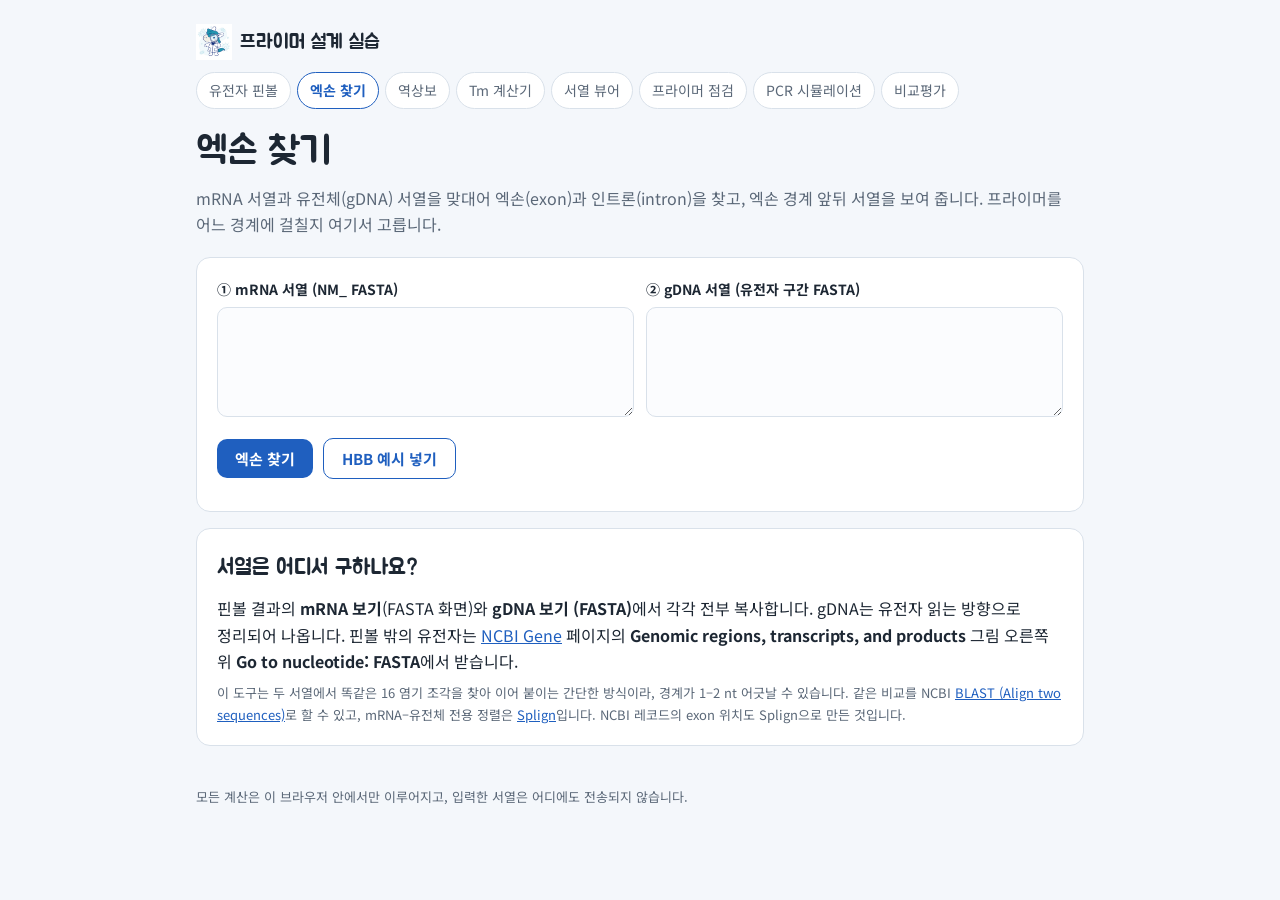
==== commit 3854e0a5: "Primer-BLAST 노출 제거, 비교평가로 개편, PCR 프로그램 직접 입력, 낮은 결합 온도·짧은 변성·연장 효과 강화 - 비교평가: 확정하면 유전자별로 미리 구한 컴퓨터 설" ====
--- a/docs/align.html
+++ b/docs/align.html
@@ -43,18 +43,16 @@
 <div class="wrap">
   <div class="topbar">
     <a class="home" href="index.html"><img src="chacha.png" alt="">프라이머 설계 실습</a>
-    <nav class="nav"><a href="pinball.html">유전자 핀볼</a><a href="align.html" aria-current="page">엑손 찾기</a><a href="revcomp.html">역상보</a><a href="tm.html">Tm 계산기</a><a href="viewer.html">서열 뷰어</a><a href="check.html">프라이머 점검</a><a href="pcr.html">PCR 시뮬레이션</a><a href="score.html">채점·제출</a></nav>
+    <nav class="nav"><a href="pinball.html">유전자 핀볼</a><a href="align.html" aria-current="page">엑손 찾기</a><a href="revcomp.html">역상보</a><a href="tm.html">Tm 계산기</a><a href="viewer.html">서열 뷰어</a><a href="check.html">프라이머 점검</a><a href="pcr.html">PCR 시뮬레이션</a><a href="score.html">비교평가</a></nav>
   </div>
 
   <h1>엑손 찾기</h1>
-  <p class="lead">mRNA 서열과 유전체(gDNA) 서열을 맞대어 엑손(exon)과 인트론(intron)을 찾습니다. 내 프라이머가 어느 엑손에 있는지, 두 프라이머 사이에 인트론이 있어서 gDNA 산물이 더 길어지는지 알 수 있습니다.</p>
+  <p class="lead">mRNA 서열과 유전체(gDNA) 서열을 맞대어 엑손(exon)과 인트론(intron)을 찾고, 엑손 경계 앞뒤 서열을 보여 줍니다. 프라이머를 어느 경계에 걸칠지 여기서 고릅니다.</p>
 
   <section class="panel">
     <div class="grid" style="margin-top:0">
       <div><label class="field" for="m">① mRNA 서열 (NM_ FASTA)</label><textarea id="m" spellcheck="false" style="min-height:110px"></textarea></div>
       <div><label class="field" for="g">② gDNA 서열 (유전자 구간 FASTA)</label><textarea id="g" spellcheck="false" style="min-height:110px"></textarea></div>
-      <div><label class="field" for="f">③ Forward 프라이머 (선택)</label><input type="text" id="f" spellcheck="false" autocomplete="off"></div>
-      <div><label class="field" for="r">④ Reverse 프라이머 (선택)</label><input type="text" id="r" spellcheck="false" autocomplete="off"></div>
     </div>
     <div class="row" style="margin-top:14px"><button class="btn" id="go" type="button">엑손 찾기</button><button class="btn ghost" id="ex" type="button">HBB 예시 넣기</button></div>
     <div id="err" class="msg err" hidden></div>
@@ -74,11 +72,10 @@
     <div style="overflow-x:auto"><table class="t" id="jctx"></table></div>
     <p class="hint">mRNA 윗가닥(5′→3′) 서열입니다. | 가 엑손 경계입니다. 경계에 걸치는 Forward는 이 서열을 그대로, Reverse는 역상보로 바꿔 씁니다.</p>
 
-    <div id="pr"></div>
 
     <h2 style="margin-top:22px">mRNA 위의 엑손</h2>
     <div class="legend">
-      <span><i class="e1"></i>홀수 엑손</span><span><i class="e2"></i>짝수 엑손</span><span><i style="border-left:2.5px solid var(--red); width:0; border-radius:0"></i> 엑손 경계</span><span><i class="c-f"></i>Forward</span><span><i class="c-r"></i>Reverse</span><span><i class="un"></i>gDNA에 못 맞춤</span>
+      <span><i class="e1"></i>홀수 엑손</span><span><i class="e2"></i>짝수 엑손</span><span><i style="border-left:2.5px solid var(--red); width:0; border-radius:0"></i> 엑손 경계</span><span><i class="un"></i>gDNA에 못 맞춤</span>
     </div>
     <div class="seqbox"><pre class="seq" id="seq"></pre></div>
   </section>
@@ -107,13 +104,11 @@
 
   function run() {
     $('notes').innerHTML = '';
-    var M = DNA.clean($('m').value), G = DNA.clean($('g').value), f = DNA.clean($('f').value), r = DNA.clean($('r').value);
+    var M = DNA.clean($('m').value), G = DNA.clean($('g').value);
     var e = DNA.check(M); if (e) return fail('mRNA: ' + e);
     e = DNA.check(G); if (e) return fail('gDNA: ' + e);
     if (G.length < M.length) return fail('gDNA 서열(' + n(G.length) + ' bp)이 mRNA(' + n(M.length) + ' bp)보다 짧아요. 유전자 구간 전체를 가져왔는지 확인하세요.');
     if (G.length > 400000) return fail('gDNA 서열이 너무 길어요(40만 bp 초과). 유전자 구간만 가져오세요.');
-    if (f) { e = DNA.check(f); if (e) return fail('Forward: ' + e); }
-    if (r) { e = DNA.check(r); if (e) return fail('Reverse: ' + e); }
     $('err').hidden = true;
 
     var A = DNA.exonAlign(M, G), flipped = A.flipped;
@@ -156,39 +151,7 @@
     $('jctx').innerHTML = ex.length > 1 ? jc : '<tr><td>엑손이 하나뿐이라 경계가 없습니다.</td></tr>';
     $('copyJ').onclick = function () { var b = this; try { navigator.clipboard.writeText(jx.join(', ')).then(function () { b.textContent = '복사됨'; }); } catch (x) {} };
 
-    // 프라이머
-    var fa = f ? M.indexOf(f) : -1, ra = r ? M.indexOf(DNA.rc(r)) : -1;
-    state = { M: M, ex: ex, fa: fa, fb: fa >= 0 ? fa + f.length - 1 : -1, ra: ra, rb: ra >= 0 ? ra + r.length - 1 : -1 };
-    var ph = '';
-    if (f || r) {
-      ph += '<h2 style="margin-top:22px">내 프라이머는 어디에?</h2><div class="res-list">';
-      function where(name, a, b, found) {
-        if (!found) return '<div class="msg err">' + name + '를 mRNA에서 찾지 못했어요. ' + (name === 'Reverse' ? '역상보가 mRNA에 있어야 합니다.' : '') + '</div>';
-        var e1 = exonOf(ex, a), e2 = exonOf(ex, b);
-        if (e1 < 0 || e2 < 0) return '<div class="msg warn">' + name + ' (mRNA ' + n(a + 1) + '–' + n(b + 1) + '): gDNA에 맞추지 못한 구간에 있어요.</div>';
-        if (e1 !== e2) return '<div class="msg ok">' + name + ' (mRNA ' + n(a + 1) + '–' + n(b + 1) + '): <b>엑손 ' + (e1 + 1) + '과 ' + (e2 + 1) + '의 경계에 걸침</b> (exon-exon junction). gDNA에는 이 서열이 연속으로 없어서 붙지 못합니다.</div>';
-        return '<div class="msg info">' + name + ' (mRNA ' + n(a + 1) + '–' + n(b + 1) + '): 엑손 ' + (e1 + 1) + ' 안</div>';
-      }
-      if (f) ph += where('Forward', fa, state.fb, fa >= 0);
-      if (r) ph += where('Reverse', ra, state.rb, ra >= 0);
-      if (fa >= 0 && ra >= 0 && state.rb > fa) {
-        var cSize = state.rb - fa + 1, eF = exonOf(ex, state.fb), eR = exonOf(ex, ra);
-        var spans = exonOf(ex, fa) !== eF || exonOf(ex, state.rb) !== eR;
-        // gDNA에서 직접 찾아 실제 크기 확인
-        var gf = G.indexOf(f), gr = G.indexOf(DNA.rc(r)), gSize = gf >= 0 && gr >= 0 && gr + r.length - 1 > gf ? gr + r.length - gf : 0;
-        var between = eF >= 0 && eR > eF ? introns.slice(eF, eR).reduce(function (a, b) { return a + b; }, 0) : 0;
-        var line = 'cDNA 산물 <b>' + n(cSize) + ' bp</b>';
-        if (spans || !gSize) line += ' · gDNA 산물 <b>없음</b>' + (spans ? ' (프라이머가 엑손 경계에 걸침)' : ' (gDNA에 두 프라이머가 마주 보며 붙는 자리가 없음)');
-        else line += ' · gDNA 산물 <b>' + n(gSize) + ' bp</b>' + (between ? ' (사이에 인트론 ' + (eR - eF) + '개, ' + n(between) + ' bp)' : ' (두 프라이머가 같은 엑손)');
-        ph += '<div class="msg ' + (spans || !gSize || gSize !== cSize ? 'ok' : 'warn') + '">' + line + '</div>';
-        if (spans || !gSize) ph += '<div class="msg ok">gDNA가 섞여도 산물이 생기지 않아요. 가장 확실한 설계입니다.</div>';
-        else if (gSize > 3000) ph += '<div class="msg ok">gDNA 산물이 ' + n(gSize) + ' bp로 너무 길어 2단계 qPCR(60 °C 1분)에서는 거의 만들어지지 않아요. 사실상 구분됩니다.</div>';
-        else if (gSize !== cSize) ph += '<div class="msg ok">gDNA가 섞이면 ' + n(gSize) + ' bp 밴드가 따로 나와요. 젤과 Tm 곡선에서 구분할 수 있습니다. <a href="pcr.html">PCR 시뮬레이션</a>에 두 서열을 넣어 확인해 보세요.</div>';
-        else ph += '<div class="msg warn">두 프라이머가 같은 엑손에 있어서 gDNA 산물도 ' + n(cSize) + ' bp예요. 유전체 DNA가 섞이면 구분할 수 없습니다. 서로 다른 엑손에 있는 쌍, 또는 하나가 경계에 걸치는 쌍으로 바꿔 보세요.</div>';
-      }
-      ph += '</div>';
-    }
-    $('pr').innerHTML = ph;
+    state = { M: M, ex: ex };
 
     draw();
     $('out').hidden = false;
@@ -203,8 +166,6 @@
       var b = Math.min(a + WIDTH, M.length), html = '', cur = null, buf = '';
       for (var i = a; i < b; i++) {
         var c = cls[i];
-        if (i >= s.fa && i <= s.fb && s.fa >= 0) c = 'c-f';
-        if (i >= s.ra && i <= s.rb && s.ra >= 0) c = 'c-r';
         var key = c + (jx[i] ? ' jx' : '');
         if (key !== cur || jx[i]) { if (buf) html += '<span class="' + cur + '">' + buf + '</span>'; cur = key; buf = ''; }
         buf += M[i] + ((i - a) % 10 === 9 && i < b - 1 ? ' ' : '');
@@ -219,7 +180,7 @@
   $('go').addEventListener('click', run);
   $('ex').addEventListener('click', function () {
     if (!window.EXAMPLE_HBB) return;
-    $('m').value = EXAMPLE_HBB.mrna; $('g').value = EXAMPLE_HBB.gdna; $('f').value = EXAMPLE_HBB.f; $('r').value = EXAMPLE_HBB.r;
+    $('m').value = EXAMPLE_HBB.mrna; $('g').value = EXAMPLE_HBB.gdna;
     run();
   });
 })();
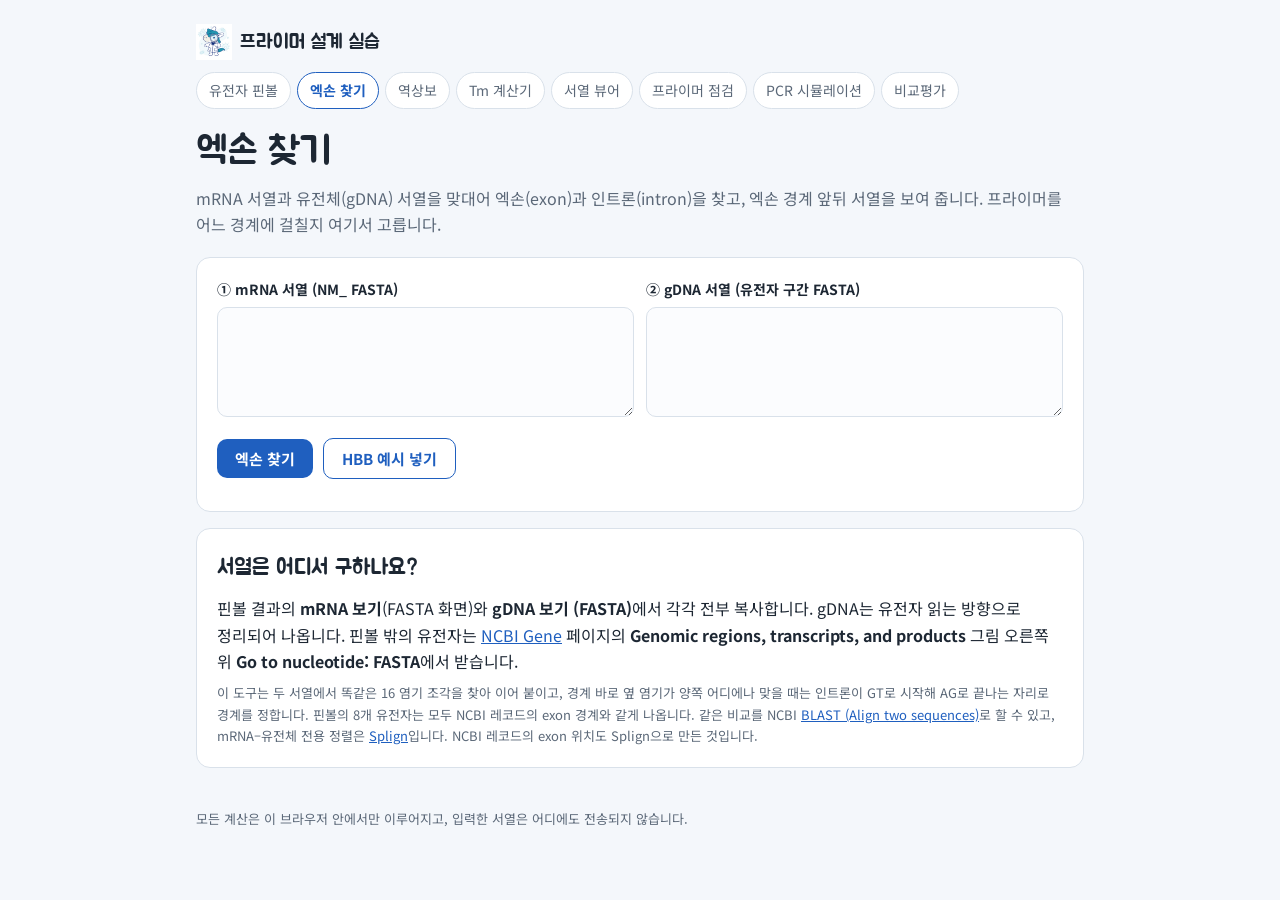
==== commit 8ae41be9: "gDNA 판정에서 뚜렷한 밴드와 번짐 구분, 엑손 경계를 GT–AG 규칙으로 NCBI와 일치, 앰플리콘 70–150 만점 - PCR 시뮬레이션: gDNA 레인 문구를 '뚜렷한 앰플" ====
--- a/docs/align.html
+++ b/docs/align.html
@@ -83,7 +83,7 @@
   <section class="panel">
     <h2>서열은 어디서 구하나요?</h2>
     <p style="margin:0 0 8px">핀볼 결과의 <b>mRNA 보기</b>(FASTA 화면)와 <b>gDNA 보기 (FASTA)</b>에서 각각 전부 복사합니다. gDNA는 유전자 읽는 방향으로 정리되어 나옵니다. 핀볼 밖의 유전자는 <a href="https://www.ncbi.nlm.nih.gov/gene/">NCBI Gene</a> 페이지의 <b>Genomic regions, transcripts, and products</b> 그림 오른쪽 위 <b>Go to nucleotide: FASTA</b>에서 받습니다.</p>
-    <p class="hint">이 도구는 두 서열에서 똑같은 16 염기 조각을 찾아 이어 붙이는 간단한 방식이라, 경계가 1–2 nt 어긋날 수 있습니다. 같은 비교를 NCBI <a href="https://blast.ncbi.nlm.nih.gov/Blast.cgi?PAGE_TYPE=BlastSearch&PROGRAM=blastn&BLAST_SPEC=blast2seq&LINK_LOC=align2seq">BLAST (Align two sequences)</a>로 할 수 있고, mRNA–유전체 전용 정렬은 <a href="https://www.ncbi.nlm.nih.gov/sutils/splign/splign.cgi">Splign</a>입니다. NCBI 레코드의 exon 위치도 Splign으로 만든 것입니다.</p>
+    <p class="hint">이 도구는 두 서열에서 똑같은 16 염기 조각을 찾아 이어 붙이고, 경계 바로 옆 염기가 양쪽 어디에나 맞을 때는 인트론이 GT로 시작해 AG로 끝나는 자리로 경계를 정합니다. 핀볼의 8개 유전자는 모두 NCBI 레코드의 exon 경계와 같게 나옵니다. 같은 비교를 NCBI <a href="https://blast.ncbi.nlm.nih.gov/Blast.cgi?PAGE_TYPE=BlastSearch&PROGRAM=blastn&BLAST_SPEC=blast2seq&LINK_LOC=align2seq">BLAST (Align two sequences)</a>로 할 수 있고, mRNA–유전체 전용 정렬은 <a href="https://www.ncbi.nlm.nih.gov/sutils/splign/splign.cgi">Splign</a>입니다. NCBI 레코드의 exon 위치도 Splign으로 만든 것입니다.</p>
   </section>
 
   <footer class="foot">모든 계산은 이 브라우저 안에서만 이루어지고, 입력한 서열은 어디에도 전송되지 않습니다.</footer>
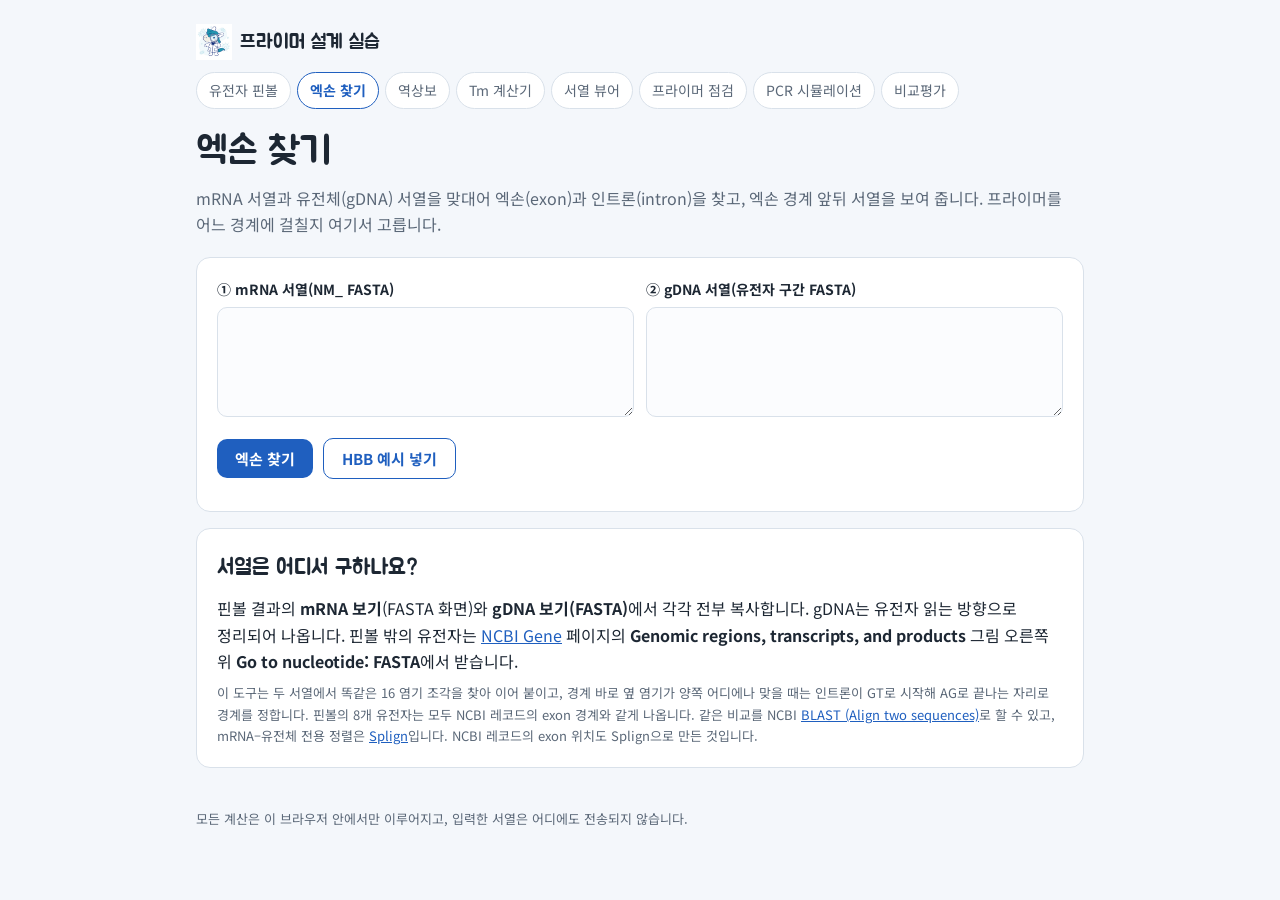
==== commit 7ae8e750: "표기 정리: 생명과학실험2, 괄호 띄어쓰기, SYBR 설명, 기록지 문항 축소, 사이트에서 안내문 보기 - 과목명 생명과학실험2, '내 말로 답하기' 수업 중 질문 문구 삭제 - " ====
--- a/docs/align.html
+++ b/docs/align.html
@@ -51,8 +51,8 @@
 
   <section class="panel">
     <div class="grid" style="margin-top:0">
-      <div><label class="field" for="m">① mRNA 서열 (NM_ FASTA)</label><textarea id="m" spellcheck="false" style="min-height:110px"></textarea></div>
-      <div><label class="field" for="g">② gDNA 서열 (유전자 구간 FASTA)</label><textarea id="g" spellcheck="false" style="min-height:110px"></textarea></div>
+      <div><label class="field" for="m">① mRNA 서열(NM_ FASTA)</label><textarea id="m" spellcheck="false" style="min-height:110px"></textarea></div>
+      <div><label class="field" for="g">② gDNA 서열(유전자 구간 FASTA)</label><textarea id="g" spellcheck="false" style="min-height:110px"></textarea></div>
     </div>
     <div class="row" style="margin-top:14px"><button class="btn" id="go" type="button">엑손 찾기</button><button class="btn ghost" id="ex" type="button">HBB 예시 넣기</button></div>
     <div id="err" class="msg err" hidden></div>
@@ -82,7 +82,7 @@
 
   <section class="panel">
     <h2>서열은 어디서 구하나요?</h2>
-    <p style="margin:0 0 8px">핀볼 결과의 <b>mRNA 보기</b>(FASTA 화면)와 <b>gDNA 보기 (FASTA)</b>에서 각각 전부 복사합니다. gDNA는 유전자 읽는 방향으로 정리되어 나옵니다. 핀볼 밖의 유전자는 <a href="https://www.ncbi.nlm.nih.gov/gene/">NCBI Gene</a> 페이지의 <b>Genomic regions, transcripts, and products</b> 그림 오른쪽 위 <b>Go to nucleotide: FASTA</b>에서 받습니다.</p>
+    <p style="margin:0 0 8px">핀볼 결과의 <b>mRNA 보기</b>(FASTA 화면)와 <b>gDNA 보기(FASTA)</b>에서 각각 전부 복사합니다. gDNA는 유전자 읽는 방향으로 정리되어 나옵니다. 핀볼 밖의 유전자는 <a href="https://www.ncbi.nlm.nih.gov/gene/">NCBI Gene</a> 페이지의 <b>Genomic regions, transcripts, and products</b> 그림 오른쪽 위 <b>Go to nucleotide: FASTA</b>에서 받습니다.</p>
     <p class="hint">이 도구는 두 서열에서 똑같은 16 염기 조각을 찾아 이어 붙이고, 경계 바로 옆 염기가 양쪽 어디에나 맞을 때는 인트론이 GT로 시작해 AG로 끝나는 자리로 경계를 정합니다. 핀볼의 8개 유전자는 모두 NCBI 레코드의 exon 경계와 같게 나옵니다. 같은 비교를 NCBI <a href="https://blast.ncbi.nlm.nih.gov/Blast.cgi?PAGE_TYPE=BlastSearch&PROGRAM=blastn&BLAST_SPEC=blast2seq&LINK_LOC=align2seq">BLAST (Align two sequences)</a>로 할 수 있고, mRNA–유전체 전용 정렬은 <a href="https://www.ncbi.nlm.nih.gov/sutils/splign/splign.cgi">Splign</a>입니다. NCBI 레코드의 exon 위치도 Splign으로 만든 것입니다.</p>
   </section>
 
--- a/docs/style.css
+++ b/docs/style.css
@@ -25,9 +25,12 @@
   font-family: var(--font-body);
   font-size: 16px;
   line-height: 1.65;
+  /* 한글 단어 중간에서 줄이 바뀌지 않게. 칸보다 긴 서열(염기 문자열)만 필요할 때 끊는다 */
   word-break: keep-all;
-  overflow-wrap: anywhere;
+  overflow-wrap: break-word;
+  line-break: strict;
 }
+textarea, input, .mono, code, pre { word-break: break-all; }
 a { color: var(--blue); }
 :focus-visible { outline: 3px solid var(--yellow); outline-offset: 2px; }
 
